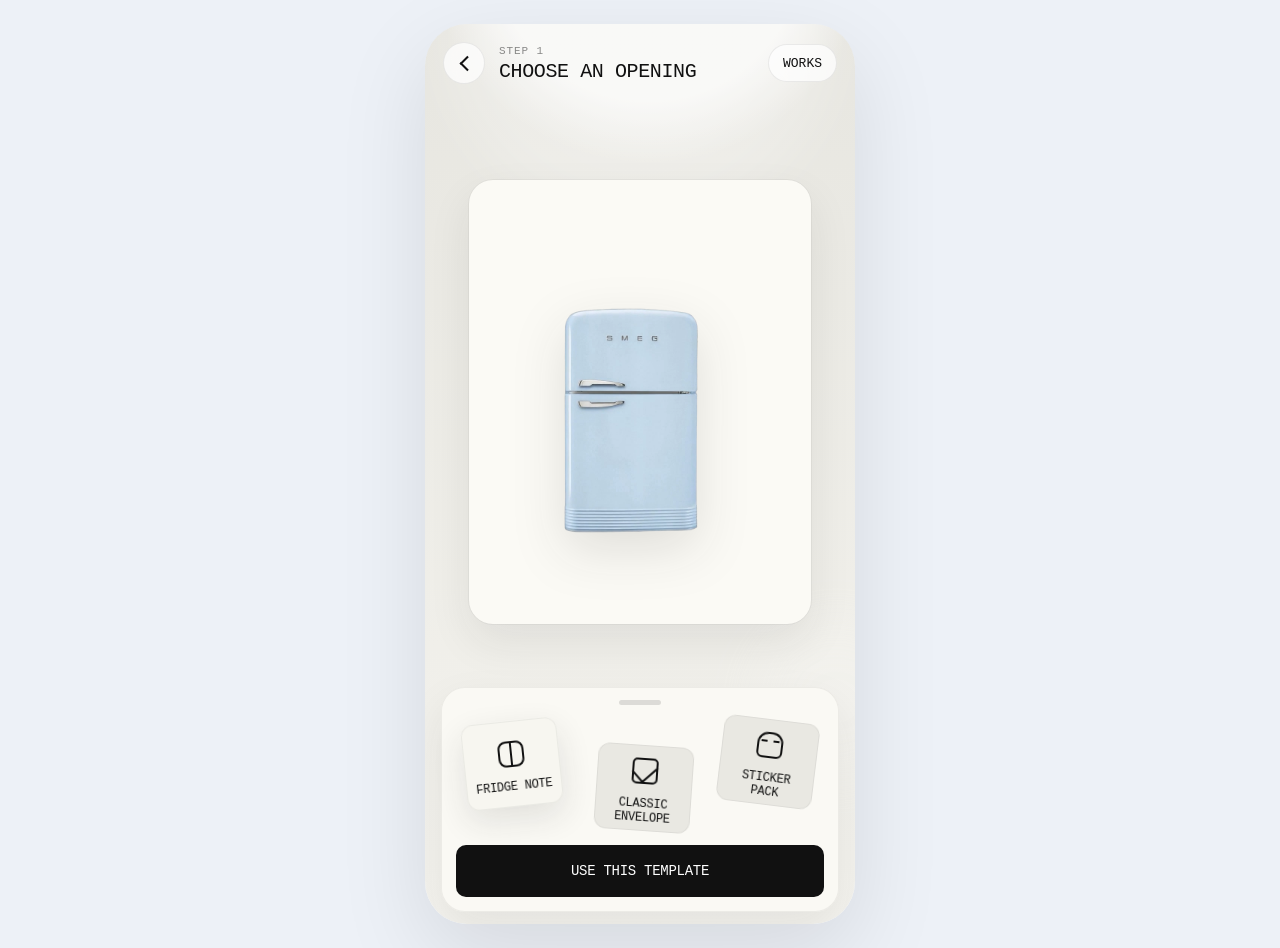
==== template-web/index.html @ 1a2b91c5 "Initial cam prototype" ====
<!doctype html>
<html lang="zh-CN">
<head>
  <meta charset="UTF-8" />
  <meta name="viewport" content="width=device-width, initial-scale=1, viewport-fit=cover" />
  <title>OpenGift MVP</title>
  <link rel="stylesheet" href="./styles.css" />
</head>
<body>
  <main class="phone-shell" id="app">
    <div class="ambient ambient-a"></div>
    <div class="ambient ambient-b"></div>

    <header class="top-bar">
      <button class="top-icon" id="backBtn" aria-label="Back">
        <span></span>
      </button>
      <div>
        <p class="eyebrow" id="stepEyebrow">Step 1</p>
        <h1 id="pageTitle">Choose an opening</h1>
      </div>
      <button class="top-pill" id="worksBtn">Works</button>
    </header>

    <section class="stage" id="stage">
      <div class="preview-card" id="previewCard">
        <div class="template-scene" id="scene"></div>
      </div>
      <p class="scene-hint" id="sceneHint">Pick a template, then fill it with photo and text</p>
    </section>

    <section class="floating-panel" id="panel">
      <div class="panel-grabber"></div>
      <div class="select-step" data-step-panel="select">
        <div class="template-actions" id="templateActions"></div>
        <button class="primary-button" id="useTemplateBtn">Use this template</button>
      </div>

      <div class="edit-step hidden" data-step-panel="edit">
        <div class="slot-grid">
          <button class="slot-card" id="photoSlot">
            <span class="sticker-icon image-icon"></span>
            <strong>Photo</strong>
            <small id="photoSlotText">Upload / Camera</small>
          </button>
          <button class="slot-card" id="textSlot">
            <span class="sticker-icon text-icon"></span>
            <strong>Text</strong>
            <small>Title and message</small>
          </button>
          <button class="slot-card" id="stickerSlot">
            <span class="sticker-icon cutout-icon"></span>
            <strong>Sticker</strong>
            <small id="stickerSlotText">Decorations</small>
          </button>
        </div>
        <button class="primary-button" id="generateBtn">Generate preview</button>
      </div>

      <div class="share-step hidden" data-step-panel="share">
        <div class="share-actions">
          <button class="share-dot"><span class="download-icon"></span><em>Save image</em></button>
          <button class="share-dot"><span class="link-icon"></span><em>Copy link</em></button>
          <button class="share-dot"><span class="cover-icon"></span><em>Make cover</em></button>
        </div>
        <button class="primary-button" id="restartBtn">Make another</button>
      </div>
    </section>

    <div class="sheet-backdrop hidden" id="sheetBackdrop"></div>
    <section class="bottom-sheet hidden" id="contentSheet">
      <div class="panel-grabber"></div>
      <div class="sheet-content" id="sheetContent"></div>
    </section>

    <input id="imageInput" type="file" accept="image/*" />
  </main>

  <script src="./vendor/sticker-forge.iife.js"></script>
  <script src="./app.js"></script>
</body>
</html>
---- template-web/styles.css ----
:root {
  --bg: #ecebe6;
  --ink: #111;
  --muted: rgba(17, 17, 17, 0.54);
  --panel: #f6f5ef;
  --line: rgba(0, 0, 0, 0.08);
  --shadow: 0 18px 44px rgba(42, 42, 38, 0.08);
  --spring: cubic-bezier(.2, 1.25, .3, 1);
  --paper-yellow: #e9e8e2;
  --paper-cyan: #e9e8e2;
  --paper-pink: #e9e8e2;
  --card: #f7f6f1;
  --card-2: #f0efe9;
  --rule: rgba(17,17,17,.34);
}

* { box-sizing: border-box; }

html,
body {
  width: 100%;
  min-height: 100%;
  margin: 0;
  font-family: "JetBrains Mono", "SFMono-Regular", ui-monospace, Menlo, Monaco, Consolas, monospace;
  background: #edf1f7;
  color: var(--ink);
}

body {
  display: grid;
  place-items: center;
}

button,
input,
textarea {
  font: inherit;
}

button {
  border: 0;
  cursor: pointer;
  color: inherit;
  -webkit-tap-highlight-color: transparent;
}

.phone-shell {
  position: relative;
  width: min(100vw, 430px);
  height: 100dvh;
  min-height: 720px;
  max-height: 932px;
  overflow: hidden;
  background:
    radial-gradient(circle at 52% -80px, rgba(255,255,255,.68) 0 156px, transparent 220px),
    linear-gradient(180deg, #e7e6e0 0%, #f4f3ee 100%);
  box-shadow: 0 30px 90px rgba(0,0,0,.10);
}

.ambient {
  position: absolute;
  border-radius: 999px;
  filter: blur(26px);
  opacity: .72;
  pointer-events: none;
}

.ambient-a {
  width: 387px;
  height: 387px;
  left: 50%;
  top: -186px;
  transform: translateX(-50%);
  background: rgba(255,255,255,.46);
  opacity: .52;
}

.ambient-b {
  width: 170px;
  height: 170px;
  right: -66px;
  bottom: 138px;
  background: rgba(255,255,255,.34);
  opacity: .38;
}

.top-bar {
  position: relative;
  z-index: 5;
  height: 76px;
  padding: calc(env(safe-area-inset-top, 0px) + 10px) 18px 8px;
  display: flex;
  align-items: center;
  gap: 14px;
}

.top-bar h1 {
  margin: 0;
  font-size: 20px;
  letter-spacing: -0.02em;
  line-height: 1.05;
  color: #111;
  font-weight: 500;
  text-transform: uppercase;
}

.eyebrow {
  margin: 0 0 4px;
  font-size: 11px;
  font-weight: 500;
  color: rgba(17,17,17,.48);
  text-transform: uppercase;
  letter-spacing: .08em;
}

.top-icon,
.top-pill {
  flex: 0 0 auto;
  background: rgba(255,255,255,.72);
  border: 1px solid rgba(17,17,17,.08);
  box-shadow: none;
  backdrop-filter: blur(25px);
}

.top-icon {
  width: 42px;
  height: 42px;
  border-radius: 50%;
  display: grid;
  place-items: center;
}

.top-icon span {
  width: 11px;
  height: 11px;
  border-left: 2px solid #111;
  border-bottom: 2px solid #111;
  transform: rotate(45deg) translate(2px, -2px);
}

.top-pill {
  margin-left: auto;
  height: 38px;
  padding: 0 14px;
  border-radius: 999px;
  font-size: 13px;
  font-weight: 500;
  color: #111;
  text-transform: uppercase;
}

.stage {
  position: relative;
  height: calc(100dvh - 76px - 236px);
  min-height: 390px;
  padding: 16px 20px 0;
  display: flex;
  flex-direction: column;
  align-items: center;
  justify-content: center;
  transition: filter .34s ease, transform .34s var(--spring), opacity .34s ease;
}

.stage.blurred {
  filter: blur(12px);
  transform: scale(.98);
  opacity: .58;
}

.preview-card {
  width: min(84vw, 342px);
  height: min(56vh, 444px);
  min-height: 360px;
  position: relative;
  display: grid;
  place-items: center;
  border-radius: 24px;
  background: #fbfaf5;
  outline: 1px solid rgba(17,17,17,.04);
  box-shadow: var(--shadow);
  overflow: hidden;
}

.template-scene {
  position: absolute;
  inset: 0;
  display: grid;
  place-items: center;
}

.scene-hint {
  display: none;
}

.floating-panel,
.bottom-sheet {
  position: absolute;
  left: 16px;
  right: 16px;
  bottom: calc(12px + env(safe-area-inset-bottom, 0px));
  z-index: 10;
  border-radius: 24px;
  background: rgba(250,249,244,.96);
  border: 1px solid rgba(17,17,17,.06);
  box-shadow: var(--shadow);
  backdrop-filter: blur(18px);
  padding: 12px 14px 14px;
  transform-origin: 50% 100%;
  animation: panelIn .42s var(--spring) both;
}

.bottom-sheet {
  z-index: 30;
  padding: 12px 16px 18px;
}

.panel-grabber {
  width: 42px;
  height: 5px;
  border-radius: 999px;
  background: rgba(0,0,0,.12);
  margin: 0 auto 12px;
}

@keyframes panelIn {
  from { opacity: 0; transform: translateY(28px) scale(.96); }
  70% { opacity: 1; transform: translateY(-3px) scale(1.01); }
  to { opacity: 1; transform: translateY(0) scale(1); }
}

.template-actions {
  height: 116px;
  position: relative;
  margin-bottom: 12px;
}

.template-button {
  position: absolute;
  width: 96px;
  height: 86px;
  border-radius: 12px;
  background: var(--card-2);
  border: 1px solid rgba(17,17,17,.05);
  box-shadow: none;
  display: flex;
  flex-direction: column;
  align-items: center;
  justify-content: center;
  gap: 7px;
  transform: rotate(var(--rot));
  transition: transform .28s var(--spring), box-shadow .24s ease, background .2s ease;
}

.template-button:nth-child(1) { left: 8px; top: 4px; --rot: -6deg; animation: iconPop .42s var(--spring) both; }
.template-button:nth-child(2) { left: 50%; top: 28px; margin-left: -44px; --rot: 4deg; animation: iconPop .42s .05s var(--spring) both; }
.template-button:nth-child(3) { right: 8px; top: 2px; --rot: 7deg; animation: iconPop .42s .1s var(--spring) both; }

.template-button:nth-child(1) { background: var(--paper-yellow); }
.template-button:nth-child(2) { background: var(--paper-cyan); }
.template-button:nth-child(3) { background: var(--paper-pink); }

.template-button.active {
  background: #f7f6f0;
  transform: rotate(0deg) translateY(-8px) scale(1.05);
  box-shadow: 0 12px 32px rgba(42,42,38,.12);
}

.template-button small {
  font-size: 12px;
  font-weight: 500;
  text-transform: uppercase;
  letter-spacing: -0.02em;
}

@keyframes iconPop {
  from { opacity: 0; transform: translateY(16px) scale(.72) rotate(var(--rot)); }
  72% { opacity: 1; transform: translateY(-4px) scale(1.08) rotate(var(--rot)); }
  to { opacity: 1; transform: translateY(0) scale(1) rotate(var(--rot)); }
}

.sticker-icon {
  width: 38px;
  height: 38px;
  position: relative;
  display: block;
  filter: none;
}

.fridge-icon::before,
.envelope-icon::before,
.pack-icon::before,
.image-icon::before,
.text-icon::before,
.cutout-icon::before,
.download-icon::before,
.link-icon::before,
.cover-icon::before {
  content: '';
  position: absolute;
  inset: 6px;
  border: 2px solid #111;
  border-radius: 8px;
}

.fridge-icon::after {
  content: '';
  position: absolute;
  left: 18px;
  top: 8px;
  bottom: 8px;
  border-left: 2px solid #111;
}

.envelope-icon::before { border-radius: 5px; }
.envelope-icon::after {
  content: '';
  position: absolute;
  inset: 10px 8px 12px;
  border-left: 2px solid #111;
  border-bottom: 2px solid #111;
  transform: rotate(-45deg);
}

.pack-icon::before { border-radius: 11px 11px 6px 6px; }
.pack-icon::after {
  content: '';
  position: absolute;
  left: 10px;
  right: 10px;
  top: 14px;
  border-top: 2px dashed #111;
}

.image-icon::after {
  content: '';
  position: absolute;
  left: 12px;
  right: 9px;
  bottom: 11px;
  height: 10px;
  border-left: 2px solid #111;
  border-bottom: 2px solid #111;
  transform: skewX(-18deg);
}

.text-icon::before { border-radius: 6px; }
.text-icon::after {
  content: '';
  position: absolute;
  left: 12px;
  right: 12px;
  top: 14px;
  height: 12px;
  border-top: 2px solid #111;
  border-bottom: 2px solid #111;
}

.cutout-icon::before { border-radius: 50%; }
.cutout-icon::after {
  content: '+';
  position: absolute;
  right: 1px;
  bottom: 1px;
  width: 17px;
  height: 17px;
  border-radius: 50%;
  background: #111;
  color: #fff;
  display: grid;
  place-items: center;
  font-size: 14px;
  font-weight: 900;
}

.primary-button {
  width: 100%;
  height: 52px;
  border-radius: 10px;
  background: #111;
  color: #fff;
  font-size: 14px;
  font-weight: 500;
  letter-spacing: -0.02em;
  text-transform: uppercase;
  box-shadow: none;
  transition: transform .16s ease, opacity .16s ease;
}

.primary-button:active { transform: scale(.98); opacity: .9; }

.secondary-button {
  width: 100%;
  height: 48px;
  margin-top: 10px;
  border-radius: 10px;
  background: var(--card-2);
  border: 1px solid rgba(17,17,17,.08);
  color: #111;
  font-size: 14px;
  font-weight: 500;
  letter-spacing: -0.02em;
  text-transform: uppercase;
  transition: transform .16s ease, opacity .16s ease;
}

.secondary-button:active { transform: scale(.98); opacity: .9; }

.slot-grid {
  display: grid;
  grid-template-columns: repeat(3, 1fr);
  gap: 10px;
  margin-bottom: 12px;
}

.slot-card {
  min-height: 104px;
  border-radius: 12px;
  background: var(--card-2);
  border: 1px solid rgba(17,17,17,.05);
  display: flex;
  flex-direction: column;
  align-items: center;
  justify-content: center;
  gap: 6px;
}

.slot-card:nth-child(1) { background: var(--paper-yellow); }
.slot-card:nth-child(2) { background: var(--paper-cyan); }
.slot-card:nth-child(3) { background: var(--paper-pink); }

.slot-card strong {
  font-size: 13px;
  font-weight: 500;
  text-transform: uppercase;
  letter-spacing: -0.02em;
}

.slot-card small {
  color: var(--muted);
  font-size: 10px;
  font-weight: 500;
  text-transform: uppercase;
}

.share-actions {
  height: 118px;
  position: relative;
  margin-bottom: 12px;
}

.share-dot {
  position: absolute;
  width: 94px;
  height: 86px;
  border-radius: 12px;
  background: var(--card-2);
  box-shadow: none;
  display: flex;
  flex-direction: column;
  align-items: center;
  justify-content: center;
  gap: 7px;
}

.share-dot:nth-child(1) { left: 4px; top: 6px; transform: rotate(-5deg); }
.share-dot:nth-child(2) { left: 50%; top: 26px; margin-left: -47px; transform: rotate(4deg); }
.share-dot:nth-child(3) { right: 4px; top: 8px; transform: rotate(7deg); }
.share-dot:nth-child(1) { background: var(--paper-yellow); }
.share-dot:nth-child(2) { background: var(--paper-cyan); }
.share-dot:nth-child(3) { background: var(--paper-pink); }
.share-dot em { font-style: normal; font-size: 12px; font-weight: 900; }

.download-icon,
.link-icon,
.cover-icon {
  width: 36px;
  height: 36px;
  position: relative;
  display: block;
  filter: drop-shadow(0 1px 0 #fff) drop-shadow(1px 0 0 #fff) drop-shadow(-1px 0 0 #fff);
}

.download-icon::before { border-radius: 50%; }
.download-icon::after {
  content: '↓';
  position: absolute;
  inset: 0;
  display: grid;
  place-items: center;
  font-weight: 900;
  font-size: 27px;
}

.link-icon::before { border-radius: 999px; transform: rotate(-25deg); }
.cover-icon::before { border-radius: 8px; }
.cover-icon::after {
  content: '';
  position: absolute;
  left: 11px;
  top: 11px;
  width: 14px;
  height: 14px;
  background: #111;
  border-radius: 50%;
}

.hidden { display: none !important; }

.sheet-backdrop {
  position: absolute;
  inset: 0;
  z-index: 20;
  background: rgba(241,242,239,.58);
  backdrop-filter: blur(14px);
}

.sheet-content h2 {
  margin: 0 0 14px;
  font-size: 21px;
  letter-spacing: -0.04em;
}

.field {
  display: flex;
  flex-direction: column;
  gap: 7px;
  margin-bottom: 12px;
}

.field label {
  font-size: 12px;
  color: var(--muted);
  font-weight: 900;
}

.field input,
.field textarea {
  width: 100%;
  border: 1px solid rgba(0,0,0,.08);
  background: rgba(255,255,255,.72);
  border-radius: 16px;
  padding: 12px 13px;
  outline: none;
}

.field textarea { min-height: 92px; resize: none; }

#imageInput { display: none; }

/* Template scenes */
.scene-fridge,
.scene-envelope,
.scene-pack {
  position: relative;
  width: 250px;
  height: 330px;
  perspective: 900px;
}

.fridge-body {
  position: absolute;
  inset: 20px 26px;
  border-radius: 30px;
  background: var(--paper-yellow);
  box-shadow: none;
}

.fridge-door {
  position: absolute;
  inset: 20px 26px;
  border-radius: 30px;
  background: #fff;
  transform-origin: left center;
  transform: rotateY(var(--open, 0deg));
  transition: transform .72s var(--spring), box-shadow .4s ease;
  box-shadow: 0 22px 54px rgba(0,0,0,.14);
}

.fridge-door::after {
  content: '';
  position: absolute;
  right: 18px;
  top: 76px;
  width: 7px;
  height: 86px;
  border-radius: 999px;
  background: rgba(0,0,0,.16);
}

.inside-note,
.photo-sticker,
.message-card {
  position: absolute;
  background: #fff;
  border-radius: 18px;
  box-shadow: 0 12px 26px rgba(0,0,0,.12);
}

.inside-note {
  left: 52px;
  top: 84px;
  width: 146px;
  padding: 14px;
  font-weight: 900;
  letter-spacing: -0.04em;
  line-height: 1.08;
}

.photo-sticker {
  width: 78px;
  height: 78px;
  right: 48px;
  bottom: 78px;
  overflow: hidden;
  transform: rotate(7deg);
  display: grid;
  place-items: center;
}

.photo-sticker img,
.pack-sticker img {
  width: 100%;
  height: 100%;
  object-fit: cover;
}

/* ===== Envelope peel animation ===== */

.letter-svg-stage {
  position: absolute;
  left: 50%;
  top: 54%;
  width: 268px;
  height: 244px;
  transform: translate(-50%, -50%);
  perspective: 900px;
  overflow: visible;
}

.letter-envelope-clip {
  position: absolute;
  left: 0;
  top: 82px;
  width: 100%;
  height: 150px;
  overflow: hidden;
  pointer-events: none;
  z-index: 5;
}

.letter-card-mask {
  position: absolute;
  left: 0;
  top: 0;
  width: 100%;
  height: 100%;
  overflow: hidden;
  pointer-events: none;
  z-index: 3;
}

.letter-open-flap {
  position: absolute;
  left: 0;
  top: -30px;
  width: 100%;
  height: 118px;
  z-index: 1;
  background: linear-gradient(180deg, #d9d9d9 0%, #bdbdbd 100%);
  clip-path: polygon(50% 0%, 100% 100%, 0% 100%);
  filter: drop-shadow(0 4px 7px rgba(0,0,0,.06));
  opacity: clamp(0, calc((var(--peel, 0) - .24) * 1.35), 1);
  transform: translateY(calc((1 - var(--peel, 0)) * 34px)) rotateX(calc((1 - var(--peel, 0)) * -18deg));
  transform-origin: 50% 100%;
}

.letter-back-panel {
  position: absolute;
  left: 0;
  top: 82px;
  width: 100%;
  height: 150px;
  z-index: 2;
  background: linear-gradient(180deg, #e2e2e2 0%, #c2c2c2 100%);
  overflow: hidden;
}

.letter-back-panel::before,
.letter-back-panel::after {
  content: '';
  position: absolute;
  top: -1px;
  width: 52%;
  height: 100%;
  background: rgba(188,188,188,.42);
}

.letter-back-panel::before {
  left: 0;
  clip-path: polygon(0 0, 100% 50%, 0 100%);
}

.letter-back-panel::after {
  right: 0;
  clip-path: polygon(100% 0, 0 50%, 100% 100%);
}

.letter-card-svg {
  position: absolute;
  left: 50px;
  top: 52px;
  width: 168px;
  height: 142px;
  z-index: 1;
  padding: 14px 16px;
  background: #f7f7f5;
  box-shadow: 0 10px 20px rgba(36,34,28,.10);
  transform: translateY(calc(74px - var(--peel, 0) * 96px)) scale(.98);
  transform-origin: 50% 100%;
  transition: filter .42s ease;
  overflow: hidden;
}

.envelope-photo-content {
  width: 54px;
  height: 42px;
  margin: 0 0 8px auto;
  border-radius: 8px;
  overflow: hidden;
  background: rgba(17,17,17,.06);
  box-shadow: inset 0 0 0 1px rgba(17,17,17,.04);
}

.envelope-photo-content:empty { display: none; }

.envelope-photo-content img {
  width: 100%;
  height: 100%;
  object-fit: cover;
}

.envelope-text-card strong {
  display: block;
  margin-bottom: 8px;
  color: rgba(17,17,17,.56);
  font-size: 12px;
  font-weight: 600;
  letter-spacing: -0.03em;
}

.envelope-text-card p {
  margin: 0;
  color: rgba(17,17,17,.52);
  font-size: 6px;
  line-height: 1.35;
}

.envelope-text-card,
.fridge-text-card,
.pack-text-card {
  background: #f7f7f5;
  border: 1px solid rgba(17,17,17,.05);
  box-shadow: 0 10px 20px rgba(36,34,28,.10);
  color: rgba(17,17,17,.58);
}

.envelope-text-card strong,
.fridge-text-card strong,
.pack-text-card span {
  display: block;
  font-family: Georgia, 'Times New Roman', serif;
  font-weight: 600;
  letter-spacing: -0.02em;
  text-transform: none;
  color: rgba(17,17,17,.62);
}

.envelope-text-card p,
.fridge-text-card p {
  font-family: Georgia, 'Times New Roman', serif;
  letter-spacing: 0;
  color: rgba(17,17,17,.52);
}

.envelope-deco-sticker {
  position: absolute;
  right: 42px;
  top: 50px;
  width: 44px;
  height: 44px;
  z-index: 8;
  display: grid;
  place-items: center;
  border-radius: 14px;
  border: 5px solid #fff;
  background: #f7f3df;
  box-shadow:
    0 10px 18px rgba(28,28,24,.12),
    inset 0 1px 1px rgba(255,255,255,.92);
  opacity: var(--peel, 0);
  transform: translateY(calc(18px - var(--peel, 0) * 18px)) rotate(8deg) scale(calc(.86 + var(--peel, 0) * .14));
  overflow: hidden;
  pointer-events: none;
}

.envelope-deco-sticker::after {
  content: '';
  position: absolute;
  inset: 7px;
  z-index: 4;
  border: 1px dashed rgba(17,17,17,.22);
  border-radius: 9px;
  pointer-events: none;
}

.envelope-deco-sticker img {
  width: 100%;
  height: 100%;
  object-fit: cover;
}

.letter-peel-cover {
  position: absolute;
  left: 0;
  top: 82px;
  width: 100%;
  height: 118px;
  z-index: 9;
  background:
    linear-gradient(180deg, #b5b5b5 0%, #d9d9d9 72%),
    linear-gradient(135deg, rgba(255,255,255,.68), rgba(255,255,255,0) 42%);
  box-shadow: inset 0 1px 0 rgba(255,255,255,.7), 0 14px 26px rgba(42,42,38,.10);
  transform-origin: 50% 0%;
  transform:
    translateY(calc(var(--peel, 0) * -4px))
    rotateX(calc(var(--peel, 0) * -132deg))
    scaleY(calc(1 - var(--peel, 0) * .08));
  clip-path: polygon(0% 0%, 100% 0%, 50% 82%);
  opacity: calc(1 - var(--cover-fade, 0));
  transition: opacity .32s ease;
  touch-action: none;
  cursor: grab;
  backface-visibility: hidden;
}

.letter-peel-cover::after {
  content: '';
  position: absolute;
  inset: 0;
  background:
    linear-gradient(115deg, rgba(255,255,255,.55), rgba(255,255,255,0) 36%),
    linear-gradient(245deg, rgba(0,0,0,.08), rgba(0,0,0,0) 44%);
  clip-path: polygon(0% 0%, 100% 0%, 50% 82%);
  pointer-events: none;
}

.letter-peel-cover::before {
  content: 'PULL TO OPEN';
  position: absolute;
  left: 50%;
  bottom: 50px;
  transform: translateX(-50%) rotate(-2deg);
  color: rgba(17,17,17,.5);
  font-size: 11px;
  letter-spacing: -0.02em;
  font-weight: 500;
  z-index: 1;
  white-space: nowrap;
}

.letter-pull-tab {
  display: none;
}

.letter-pull-tab.idle-hint {
  animation: none;
}

@keyframes pullTabPulse {
  0%, 100% { transform: rotate(0deg) scale(1); box-shadow: 0 0 0 0 rgba(17,17,17,.16); }
  50% { transform: rotate(4deg) scale(1.08); box-shadow: 0 0 0 8px rgba(17,17,17,.0); }
}

.letter-curl {
  position: absolute;
  z-index: 2;
  right: calc(20px + var(--peel, 0) * 26px);
  top: calc(20px + var(--peel, 0) * 8px);
  width: calc(var(--peel, 0) * 46px);
  height: 74%;
  opacity: var(--peel, 0);
  border-radius: 999px;
  background: linear-gradient(90deg, rgba(255,255,255,.72), rgba(164,162,150,.26), rgba(255,255,255,.5));
  filter: blur(.2px);
  transform: rotate(calc(var(--peel, 0) * 18deg));
}

.is-open .letter-peel-cover {
  opacity: 0;
  pointer-events: none;
}

.is-open .letter-card-svg {
  transform: translateY(-22px) scale(.98);
}

.letter-front-sides {
  position: absolute;
  left: 0;
  top: 0;
  width: 100%;
  height: 150px;
  z-index: 5;
  pointer-events: none;
  filter: drop-shadow(0 -2px 4px rgba(0,0,0,.04));
}

.letter-front-bottom {
  position: absolute;
  left: 0;
  top: 64px;
  width: 100%;
  height: 86px;
  z-index: 6;
  pointer-events: none;
  background: linear-gradient(180deg, #b1b0b0 0%, #c5c5c5 100%);
  clip-path: polygon(0% 100%, 50% 0%, 100% 100%);
  filter: none;
}

.pack-template {
  position: absolute;
  left: 50%;
  top: 56%;
  width: 220px;
  height: 294px;
  transform: translate(-50%, -50%);
  cursor: pointer;
  touch-action: none;
}

.pack-bag-asset {
  position: absolute;
  left: 50%;
  top: 50%;
  width: 84%;
  height: 84%;
  object-fit: contain;
  z-index: 3;
  pointer-events: none;
  filter: drop-shadow(0 calc(18px + var(--tear, 0) * 4px) calc(24px + var(--tear, 0) * 4px) rgba(28,28,24,.12));
  transform: translate(-50%, calc(-50% + var(--tear, 0) * 2%)) scale(calc(1 - var(--tear, 0) * .015));
  transition: transform .62s var(--spring), filter .42s ease, opacity .32s ease;
}

.pack-sticker-layer {
  position: absolute;
  left: 26px;
  right: 26px;
  top: 46px;
  bottom: 34px;
  z-index: 2;
  pointer-events: none;
  transition: z-index 0s .62s;
}

.pack-rip-piece {
  position: absolute;
  left: 14px;
  top: 4px;
  z-index: 7;
  width: 196px;
  height: 66px;
  object-fit: contain;
  opacity: calc(var(--tear, 0) * .96);
  pointer-events: none;
  filter: drop-shadow(0 12px 16px rgba(28,28,24,.12));
  transform:
    translate(calc(var(--tear, 0) * 18px), calc(32px - var(--tear, 0) * 76px))
    rotate(calc(4deg + var(--tear, 0) * 9deg))
    scale(calc(.92 + var(--tear, 0) * .08));
  transform-origin: 86% 82%;
  transition: opacity .22s ease, transform .78s var(--spring), filter .42s ease;
}

.pack-template::after {
  content: '';
  position: absolute;
  left: 36px;
  right: 36px;
  top: 58px;
  height: 14px;
  z-index: 4;
  border-radius: 999px;
  background: linear-gradient(180deg, rgba(255,255,255,.66), rgba(32,32,32,.16));
  opacity: calc(var(--tear, 0) * .76);
  transform: scaleX(calc(.82 + var(--tear, 0) * .18)) translateY(calc(-2px - var(--tear, 0) * 6px));
  transition: opacity .26s ease, transform .54s var(--spring);
  pointer-events: none;
}

.pack-tear-strip {
  position: absolute;
  left: 30px;
  right: 30px;
  top: 56px;
  z-index: 6;
  height: 1px;
  border-top: 2px dashed rgba(255,255,255,.78);
  display: grid;
  place-items: center;
  opacity: calc(.78 * (1 - var(--tear, 0)));
  pointer-events: none;
  transform: translateY(calc(var(--tear, 0) * -18px));
  transition: opacity .36s ease, transform .5s var(--spring);
}

.pack-tear-strip span {
  padding: 3px 8px;
  border-radius: 999px;
  background: rgba(255,255,255,.42);
  color: rgba(17,17,17,.56);
  font-size: 8px;
  font-weight: 700;
  letter-spacing: .08em;
  transform: translateY(-1px);
}

.pack-sticker {
  position: absolute;
  width: 62px;
  height: 62px;
  border-radius: 16px;
  background: #fff;
  border: 5px solid #fff;
  box-shadow:
    0 13px 28px rgba(0,0,0,.16),
    inset 0 1px 1px rgba(255,255,255,.9);
  overflow: hidden;
  display: grid;
  place-items: center;
  /* Visible through the translucent bag, then fully visible near the mouth. */
  opacity: clamp(.34, calc(.34 + var(--tear, 0) * .54), .88);
  transform: translateY(var(--pop, 0px)) translateX(var(--pop-x, 0px)) rotate(var(--rot)) scale(var(--scale, .82));
  transition: opacity .42s ease, box-shadow .34s ease;
}

.pack-sticker,
.fridge-door-sticker,
.envelope-deco-sticker {
  isolation: isolate;
}

.pack-sticker::before,
.fridge-door-sticker::before,
.envelope-deco-sticker::before {
  content: '';
  position: absolute;
  inset: -18%;
  z-index: 3;
  pointer-events: none;
  background:
    linear-gradient(115deg, transparent 18%, rgba(255,255,255,.72) 34%, transparent 48%),
    linear-gradient(45deg, rgba(122,214,255,.22), rgba(255,128,215,.20), rgba(255,239,128,.18), rgba(122,214,255,.18));
  opacity: .58;
  mix-blend-mode: screen;
  transform: translateX(-42%) rotate(8deg);
  animation: stickerForgeSheen 4.2s ease-in-out infinite;
}

.pack-sticker img,
.pack-sticker span,
.fridge-door-sticker img,
.fridge-door-sticker span,
.envelope-deco-sticker img,
.envelope-deco-sticker span {
  position: relative;
  z-index: 2;
}

@keyframes stickerForgeSheen {
  0%, 42% { transform: translateX(-54%) rotate(8deg); opacity: .22; }
  62% { transform: translateX(34%) rotate(8deg); opacity: .72; }
  100% { transform: translateX(54%) rotate(8deg); opacity: .18; }
}

.pack-sticker span {
  color: #111;
  font-size: 12px;
  font-weight: 700;
  letter-spacing: .04em;
  max-width: 54px;
  overflow: hidden;
  text-align: center;
  text-overflow: ellipsis;
  white-space: nowrap;
}

.pack-text-card span {
  font-size: 10px;
  max-width: 52px;
}

.pack-text-card {
  position: absolute;
  width: 76px;
  min-height: 56px;
  padding: 10px 11px;
  border-radius: 0;
  display: grid;
  place-items: center;
  opacity: clamp(.34, calc(.34 + var(--tear, 0) * .54), .88);
  transform: translateY(var(--pop, 0px)) translateX(var(--pop-x, 0px)) rotate(var(--rot)) scale(var(--scale, .88));
  transition: opacity .42s ease, box-shadow .34s ease;
  overflow: hidden;
}

.pack-text-card::before,
.pack-text-card::after,
.pack-text-card span::before,
.pack-text-card span::after {
  content: none !important;
  display: none !important;
  border: 0 !important;
}

.pack-sticker::after {
  content: '';
  position: absolute;
  inset: 8px;
  z-index: 4;
  border: 1px dashed rgba(17,17,17,.24);
  border-radius: 12px;
  pointer-events: none;
}

.pack-sticker img {
  width: 100%;
  height: 100%;
  object-fit: cover;
}

.pack-sticker.one { left: 6px; top: 74px; --pop: calc(var(--tear, 0) * -64px); --rot: -8deg; }
.pack-sticker.two { right: 0; top: 102px; --pop: calc(var(--tear, 0) * -54px); --rot: 7deg; background: #f7f3df; }
.pack-text-card.three { left: 70px; bottom: 48px; --pop: calc(var(--tear, 0) * -46px); --rot: 3deg; }

.is-open .fridge-door { --open: -64deg; }
.is-open .pack-template::after { opacity: .76; transform: scaleX(1) translateY(-8px); }
.is-open .pack-bag-asset { transform: translate(-50%, -48%) scale(.985); filter: drop-shadow(0 22px 28px rgba(28,28,24,.14)); }
.is-open .pack-sticker-layer { z-index: 6; transition-delay: .5s; }
.is-open .pack-sticker { opacity: 1; box-shadow: 0 16px 30px rgba(0,0,0,.18); }
.is-open .pack-sticker.one { --pop: -204px; --pop-x: -36px; --rot: -15deg; --scale: 1; }
.is-open .pack-sticker.two { --pop: -196px; --pop-x: 44px; --rot: 14deg; --scale: 1; }
.is-open .pack-text-card.three { --pop: -156px; --pop-x: 0px; --rot: 4deg; --scale: .96; }
.is-open .pack-sticker.one { animation: packStickerArcOne .82s cubic-bezier(.2,.74,.24,1) both; }
.is-open .pack-sticker.two { animation: packStickerArcTwo .82s .035s cubic-bezier(.2,.74,.24,1) both; }
.is-open .pack-text-card.three { animation: packStickerArcThree .82s .07s cubic-bezier(.2,.74,.24,1) both; }

@keyframes packStickerArcOne {
  0% { transform: translateY(calc(var(--tear, 0) * -64px)) translateX(0) rotate(-8deg) scale(.82); }
  72% { transform: translateY(-212px) translateX(-31px) rotate(-16deg) scale(1.01); }
  100% { transform: translateY(-204px) translateX(-36px) rotate(-15deg) scale(1); }
}

@keyframes packStickerArcTwo {
  0% { transform: translateY(calc(var(--tear, 0) * -54px)) translateX(0) rotate(7deg) scale(.82); }
  72% { transform: translateY(-204px) translateX(41px) rotate(15deg) scale(1.01); }
  100% { transform: translateY(-196px) translateX(44px) rotate(14deg) scale(1); }
}

@keyframes packStickerArcThree {
  0% { transform: translateY(calc(var(--tear, 0) * -46px)) translateX(0) rotate(3deg) scale(.82); }
  72% { transform: translateY(-164px) translateX(2px) rotate(5deg) scale(.975); }
  100% { transform: translateY(-156px) translateX(0) rotate(4deg) scale(.96); }
}
.is-open .pack-tear-strip { opacity: 0; transform: translateY(-18px); }
.is-open .pack-rip-piece { opacity: .96; transform: translate(18px, -44px) rotate(13deg) scale(1); filter: drop-shadow(0 17px 18px rgba(28,28,24,.16)); }

/* Reference direction: quiet product-card / insert-card language */
.scene-fridge,
.scene-envelope,
.scene-pack {
  width: 286px;
  height: 388px;
  transform: translateY(18px);
}

.fridge-template {
  position: absolute;
  left: 47%;
  top: 50%;
  width: 360px;
  height: 360px;
  transform: translate(-50%, -50%);
}

.fridge-frame-asset {
  position: absolute;
  inset: 0;
  width: 100%;
  height: 100%;
  object-fit: contain;
  user-select: none;
  pointer-events: none;
  filter: drop-shadow(0 18px 26px rgba(28,28,24,.12));
}

.scene-fridge::before,
.scene-pack::before {
  content: '';
  position: absolute;
  inset: 0;
  border-radius: 12px;
  background: var(--card);
  box-shadow: var(--shadow);
}

.scene-fridge::before {
  background: transparent;
  box-shadow: none;
}

.fridge-body {
  inset: 18px 26px auto;
  height: 134px;
  border-radius: 10px;
  background: #dcdcd5;
  box-shadow: inset 0 1px 0 rgba(255,255,255,.5);
}

.fridge-door {
  inset: 18px 26px auto;
  height: 134px;
  border-radius: 10px;
  background: linear-gradient(90deg, #747967, #a4aa88 58%, #101010 59%, #1b1b1b 100%);
  box-shadow: none;
}

.fridge-door::before {
  content: 'E0IOS   DAWN AM-01';
  position: absolute;
  left: 28px;
  top: 36px;
  color: rgba(255,255,255,.72);
  font-size: 8px;
  letter-spacing: -0.04em;
}

.fridge-door::after {
  right: 32px;
  top: 35px;
  width: 56px;
  height: 56px;
  border-radius: 999px;
  background: #171717;
}

.inside-note {
  left: 36px;
  top: 196px;
  width: 216px;
  background: transparent;
  box-shadow: none;
  padding: 0;
  color: #111;
  font-size: 24px;
  font-weight: 500;
  line-height: 1.05;
  letter-spacing: -0.06em;
  text-transform: uppercase;
}

.inside-note small {
  display: block;
  margin-top: 52px !important;
  color: #111 !important;
  font-size: 13px !important;
  font-weight: 500 !important;
  line-height: 1.25 !important;
  letter-spacing: -0.04em !important;
  text-transform: uppercase;
}

.inside-note::before {
  content: none;
  position: absolute;
  left: 0;
  top: 70px;
  color: rgba(17,17,17,.56);
  font-size: 13px;
  font-weight: 500;
  white-space: nowrap;
}

.inside-note::after {
  content: none;
  position: absolute;
  left: 0;
  right: -8px;
  top: 102px;
  border-top: 1px solid var(--rule);
}

.photo-sticker {
  width: 92px;
  height: 62px;
  right: 36px;
  bottom: auto;
  top: 54px;
  border-radius: 8px;
  border: 0;
  background: transparent;
  box-shadow: none;
  transform: none;
}

.fridge-photo-content {
  position: absolute;
  left: 132px;
  top: 170px;
  width: 62px;
  height: 52px;
  z-index: 2;
  border-radius: 10px;
  overflow: hidden;
  background: rgba(255,255,255,.82);
  opacity: 0;
  box-shadow: 0 8px 16px rgba(28,28,24,.10);
  transform: translateY(8px) scale(.92);
  transition: transform .62s .28s var(--spring), opacity .28s .24s ease;
}

.fridge-photo-content img {
  width: 100%;
  height: 100%;
  object-fit: cover;
}

.fridge-photo-content:empty { display: none; }

.scene-fridge.is-open .fridge-photo-content {
  opacity: 1;
  transform: translateY(0) scale(1);
}

.fridge-text-card {
  position: absolute;
  left: 116px;
  top: 230px;
  width: 98px;
  z-index: 2;
  padding: 8px 9px;
  border-radius: 6px;
  opacity: 0;
  transform: translateY(10px) scale(.92);
  transition: transform .62s .34s var(--spring), opacity .3s .3s ease;
}

.fridge-text-card strong {
  margin-bottom: 3px;
  font-size: 8px;
}

.fridge-text-card p {
  margin: 0;
  font-size: 5px;
  line-height: 1.25;
}

.scene-fridge.is-open .fridge-text-card {
  opacity: 1;
  transform: translateY(0) scale(1);
}

.fridge-door-sticker {
  position: absolute;
  left: 154px;
  top: 132px;
  width: 68px;
  height: 68px;
  z-index: 4;
  transform: rotate(-8deg) scale(.88);
  border-radius: 14px;
  overflow: hidden;
  background: #fff;
  opacity: 0;
  border: 6px solid #fff;
  box-shadow:
    0 14px 26px rgba(28,28,24,.16),
    inset 0 1px 1px rgba(255,255,255,.92);
  animation: fridgeStickerFadeIn .46s ease-out both;
}

@keyframes fridgeStickerFadeIn {
  from { opacity: 0; transform: rotate(-8deg) scale(.88); }
  to { opacity: 1; transform: rotate(-8deg) scale(1); }
}

.envelope-text-card {
  color: rgba(17,17,17,.58);
}

.envelope-text-card strong {
  font-family: Georgia, 'Times New Roman', serif;
  font-weight: 600;
  letter-spacing: -0.02em;
  text-transform: none;
}

.envelope-text-card p {
  font-family: Georgia, 'Times New Roman', serif;
  letter-spacing: 0;
}

.fridge-door-sticker::after {
  content: '';
  position: absolute;
  inset: 9px;
  z-index: 4;
  border: 1px dashed rgba(17,17,17,.22);
  border-radius: 10px;
  pointer-events: none;
}

.fridge-door-sticker img {
  width: 100%;
  height: 100%;
  object-fit: cover;
}

.fridge-mock-sticker {
  display: grid;
  place-items: center;
  color: #111;
  font-size: 15px;
  font-weight: 800;
  letter-spacing: .06em;
  background:
    radial-gradient(circle at 28% 24%, rgba(255,255,255,.9) 0 18%, transparent 19%),
    linear-gradient(135deg, #fff8cf, #f2e6a7);
  border: 5px solid #fff;
}

.fridge-mock-sticker::after {
  content: '';
  position: absolute;
  inset: 9px;
  border: 1px dashed rgba(17,17,17,.28);
  border-radius: 10px;
}

.fridge-forge-sticker {
  position: absolute;
  left: 154px;
  top: 132px;
  width: 68px;
  height: 68px;
  z-index: 5;
  opacity: 0;
  pointer-events: auto;
  transform: rotate(-8deg) scale(1);
  transition: opacity .22s ease;
}

.fridge-forge-sticker canvas {
  width: 100% !important;
  height: 100% !important;
  display: block;
}

.scene-fridge.forge-ready .fridge-forge-sticker {
  animation: fridgeStickerFadeIn .46s ease-out both;
}

.scene-fridge.forge-ready .forge-fallback {
  opacity: 0;
}

.photo-sticker:empty,
.pack-sticker:empty {
  display: none;
}

/* Shared paper letter style for all text cards; size/position stay template-specific. */
.envelope-text-card,
.fridge-text-card,
.pack-text-card {
  background: #f7f7f5;
  border: 0;
  box-shadow: 0 10px 20px rgba(36,34,28,.10);
  color: rgba(17,17,17,.58);
}

.envelope-text-card strong,
.fridge-text-card strong,
.pack-text-card span {
  font-family: Georgia, 'Times New Roman', serif;
  font-weight: 600;
  letter-spacing: -0.02em;
  text-transform: none;
  color: rgba(17,17,17,.62);
}

.envelope-text-card p,
.fridge-text-card p {
  font-family: Georgia, 'Times New Roman', serif;
  letter-spacing: 0;
  color: rgba(17,17,17,.52);
}

.envelope-text-card {
  background: transparent;
  border: 0;
  box-shadow: none;
}

@media (min-width: 680px) {
  body { padding: 24px; }
  .phone-shell { border-radius: 42px; }
}

@media (max-height: 740px) {
  .phone-shell { min-height: 100dvh; }
  .stage { min-height: 330px; height: calc(100dvh - 76px - 220px); }
  .preview-card { min-height: 312px; }
  .scene-fridge, .scene-envelope, .scene-pack { transform: scale(.86); }
}
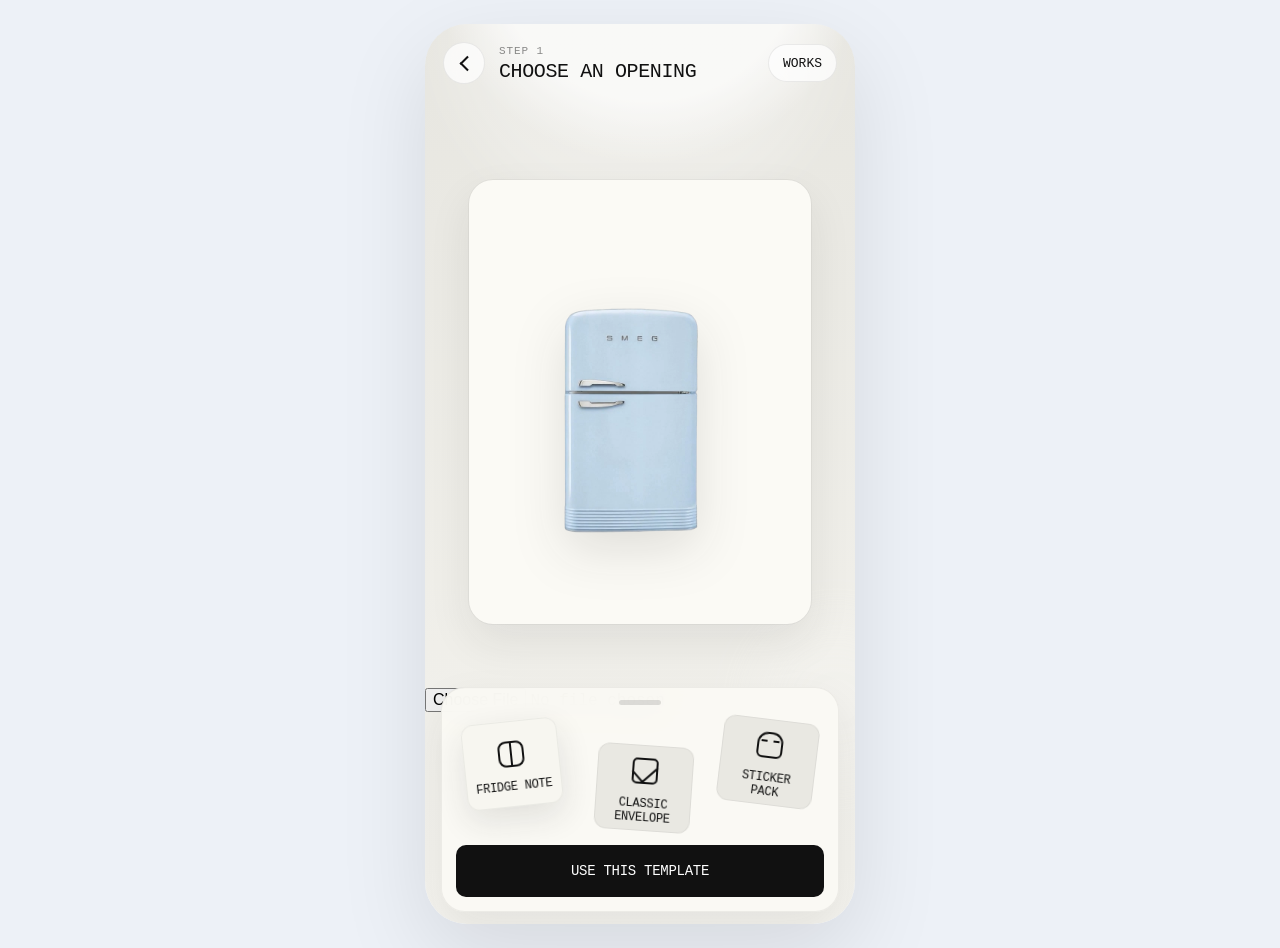
==== commit cbdeefc3: "fix: split photo/sticker into separate file inputs, remove activeUploadType" ====
--- a/template-web/index.html
+++ b/template-web/index.html
@@ -74,9 +74,11 @@
     </section>
 
     <input id="imageInput" type="file" accept="image/*" />
+    <input id="stickerInput" type="file" accept="image/*" />
   </main>
 
   <script src="./vendor/sticker-forge.iife.js"></script>
+  <script src="./photo-editor.js"></script>
   <script src="./app.js"></script>
 </body>
 </html>
--- a/template-web/styles.css
+++ b/template-web/styles.css
@@ -1514,6 +1514,199 @@
   box-shadow: none;
 }
 
+/* ─── Photo Editor Sheet ──────────────────────────────────────────────── */
+
+/* When in editor mode, expand the bottom sheet to fill the shell */
+.bottom-sheet.pe-sheet {
+  top: 0;
+  border-radius: 0;
+  height: 100%;
+  max-height: 100%;
+  display: flex;
+  flex-direction: column;
+  padding: 0;
+}
+
+.bottom-sheet.pe-sheet .panel-grabber { display: none; }
+
+.bottom-sheet.pe-sheet .sheet-content {
+  flex: 1;
+  display: flex;
+  flex-direction: column;
+  overflow: hidden;
+  padding: 0;
+}
+
+/* Editor layout */
+.pe-wrap {
+  flex: 1;
+  position: relative;
+  background: #111;
+  overflow: hidden;
+  min-height: 0;
+}
+
+.pe-canvas {
+  width: 100%;
+  height: 100%;
+  display: block;
+  touch-action: none;
+}
+
+.pe-hint {
+  position: absolute;
+  bottom: 12px;
+  left: 0; right: 0;
+  text-align: center;
+  font-size: 11px;
+  font-weight: 600;
+  letter-spacing: 0.04em;
+  color: rgba(255,255,255,.38);
+  pointer-events: none;
+  transition: opacity .3s;
+  opacity: 0;
+}
+
+/* Effect picker row */
+.pe-effects {
+  display: flex;
+  gap: 10px;
+  padding: 14px 16px 0;
+  justify-content: center;
+  background: #fff;
+}
+
+.pe-effect-btn {
+  display: flex;
+  flex-direction: column;
+  align-items: center;
+  gap: 5px;
+  padding: 8px 14px;
+  border: 1.5px solid rgba(0,0,0,.10);
+  border-radius: 12px;
+  background: #f5f4f2;
+  cursor: pointer;
+  font-size: 11px;
+  font-weight: 700;
+  font-family: 'JetBrains Mono', monospace;
+  color: rgba(0,0,0,.45);
+  transition: border-color .15s, background .15s, color .15s;
+  -webkit-tap-highlight-color: transparent;
+}
+
+.pe-effect-btn.active {
+  border-color: #111;
+  background: #111;
+  color: #fff;
+}
+
+/* Effect icons */
+.pe-effect-icon {
+  display: block;
+  width: 28px;
+  height: 28px;
+  border-radius: 50%;
+  background: rgba(0,0,0,.08);
+}
+
+.pe-effect-btn.active .pe-effect-icon {
+  background: rgba(255,255,255,.15);
+}
+
+.pe-icon-none {
+  background-image: url("data:image/svg+xml,%3Csvg xmlns='http://www.w3.org/2000/svg' width='28' height='28' viewBox='0 0 28 28'%3E%3Ccircle cx='14' cy='14' r='11' fill='none' stroke='rgba(0,0,0,.3)' stroke-width='1.5'/%3E%3Cline x1='7' y1='7' x2='21' y2='21' stroke='rgba(0,0,0,.3)' stroke-width='1.5' stroke-linecap='round'/%3E%3C/svg%3E");
+  background-size: cover;
+}
+
+.pe-effect-btn.active .pe-icon-none {
+  background-image: url("data:image/svg+xml,%3Csvg xmlns='http://www.w3.org/2000/svg' width='28' height='28' viewBox='0 0 28 28'%3E%3Ccircle cx='14' cy='14' r='11' fill='none' stroke='rgba(255,255,255,.5)' stroke-width='1.5'/%3E%3Cline x1='7' y1='7' x2='21' y2='21' stroke='rgba(255,255,255,.5)' stroke-width='1.5' stroke-linecap='round'/%3E%3C/svg%3E");
+}
+
+.pe-icon-magnifier {
+  background-image: url("data:image/svg+xml,%3Csvg xmlns='http://www.w3.org/2000/svg' width='28' height='28' viewBox='0 0 28 28'%3E%3Ccircle cx='13' cy='13' r='7' fill='none' stroke='rgba(0,0,0,.3)' stroke-width='1.5'/%3E%3Ccircle cx='13' cy='13' r='3' fill='rgba(0,0,0,.15)'/%3E%3Cline x1='18' y1='18' x2='23' y2='23' stroke='rgba(0,0,0,.3)' stroke-width='2' stroke-linecap='round'/%3E%3C/svg%3E");
+  background-size: cover;
+}
+
+.pe-effect-btn.active .pe-icon-magnifier {
+  background-image: url("data:image/svg+xml,%3Csvg xmlns='http://www.w3.org/2000/svg' width='28' height='28' viewBox='0 0 28 28'%3E%3Ccircle cx='13' cy='13' r='7' fill='none' stroke='rgba(255,255,255,.5)' stroke-width='1.5'/%3E%3Ccircle cx='13' cy='13' r='3' fill='rgba(255,255,255,.25)'/%3E%3Cline x1='18' y1='18' x2='23' y2='23' stroke='rgba(255,255,255,.5)' stroke-width='2' stroke-linecap='round'/%3E%3C/svg%3E");
+}
+
+.pe-icon-fisheye {
+  background-image: url("data:image/svg+xml,%3Csvg xmlns='http://www.w3.org/2000/svg' width='28' height='28' viewBox='0 0 28 28'%3E%3Ccircle cx='14' cy='14' r='10' fill='none' stroke='rgba(0,0,0,.3)' stroke-width='1.5'/%3E%3Cellipse cx='14' cy='14' rx='5' ry='10' fill='none' stroke='rgba(0,0,0,.2)' stroke-width='1'/%3E%3Cline x1='4' y1='14' x2='24' y2='14' stroke='rgba(0,0,0,.15)' stroke-width='1'/%3E%3C/svg%3E");
+  background-size: cover;
+}
+
+.pe-effect-btn.active .pe-icon-fisheye {
+  background-image: url("data:image/svg+xml,%3Csvg xmlns='http://www.w3.org/2000/svg' width='28' height='28' viewBox='0 0 28 28'%3E%3Ccircle cx='14' cy='14' r='10' fill='none' stroke='rgba(255,255,255,.5)' stroke-width='1.5'/%3E%3Cellipse cx='14' cy='14' rx='5' ry='10' fill='none' stroke='rgba(255,255,255,.3)' stroke-width='1'/%3E%3Cline x1='4' y1='14' x2='24' y2='14' stroke='rgba(255,255,255,.2)' stroke-width='1'/%3E%3C/svg%3E");
+}
+
+/* Sliders */
+.pe-sliders {
+  display: none;
+  flex-direction: column;
+  gap: 10px;
+  padding: 12px 16px 0;
+  background: #fff;
+}
+
+.pe-slider-row {
+  display: flex;
+  align-items: center;
+  gap: 10px;
+}
+
+.pe-slider-row label {
+  font-size: 11px;
+  font-weight: 700;
+  font-family: 'JetBrains Mono', monospace;
+  color: rgba(0,0,0,.4);
+  width: 58px;
+  flex-shrink: 0;
+}
+
+.pe-slider-row input[type=range] {
+  flex: 1;
+  height: 4px;
+  -webkit-appearance: none;
+  background: rgba(0,0,0,.12);
+  border-radius: 2px;
+  outline: none;
+}
+
+.pe-slider-row input[type=range]::-webkit-slider-thumb {
+  -webkit-appearance: none;
+  width: 20px;
+  height: 20px;
+  background: #111;
+  border-radius: 50%;
+  cursor: pointer;
+  box-shadow: 0 1px 4px rgba(0,0,0,.25);
+}
+
+.pe-slider-row span {
+  font-size: 11px;
+  font-family: 'JetBrains Mono', monospace;
+  font-weight: 700;
+  color: rgba(0,0,0,.35);
+  width: 32px;
+  text-align: right;
+  flex-shrink: 0;
+}
+
+/* Done / Cancel */
+.pe-actions {
+  display: flex;
+  gap: 10px;
+  padding: 12px 16px 20px;
+  background: #fff;
+}
+
+.pe-actions .secondary-button,
+.pe-actions .primary-button {
+  flex: 1;
+  margin: 0;
+}
+
 @media (min-width: 680px) {
   body { padding: 24px; }
   .phone-shell { border-radius: 42px; }
